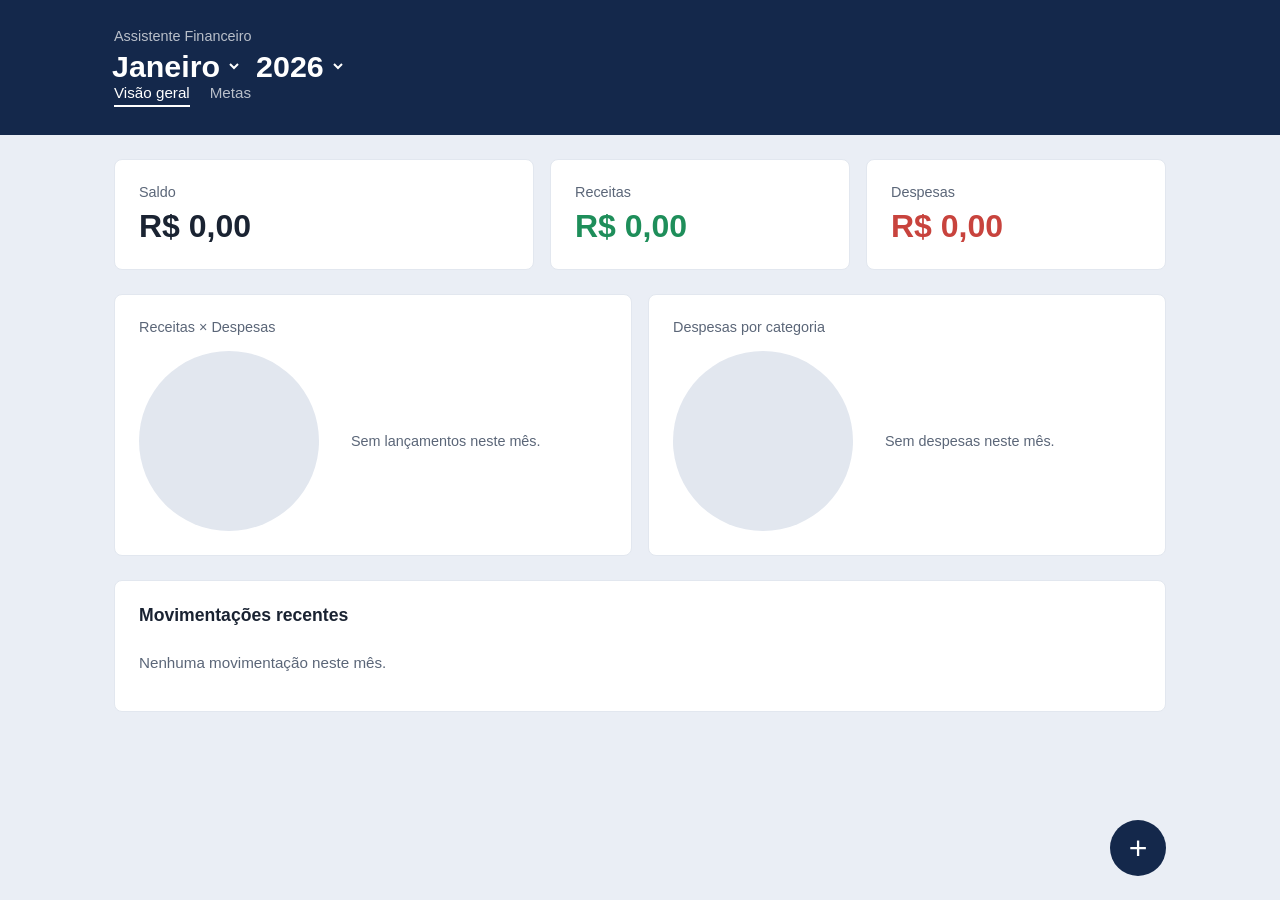
==== index.html @ 09ffc4be "Add files via upload" ====
<!DOCTYPE html>
<html lang="pt-BR">

<head>
    <meta charset="UTF-8">
    <meta name="viewport" content="width=device-width, initial-scale=1.0">
    <title>Assistente Financeiro</title>
    <link rel="stylesheet" href="css/style.css">
</head>

<body>

    <header>
        <div class="titulo">
            <h1>Assistente Financeiro</h1>

            <div class="periodo">
                <select id="seletor-mes">
                    <option value="0">Janeiro</option>
                    <option value="1">Fevereiro</option>
                    <option value="2">Março</option>
                    <option value="3">Abril</option>
                    <option value="4">Maio</option>
                    <option value="5">Junho</option>
                    <option value="6">Julho</option>
                    <option value="7">Agosto</option>
                    <option value="8">Setembro</option>
                    <option value="9">Outubro</option>
                    <option value="10">Novembro</option>
                    <option value="11">Dezembro</option>
                </select>

                <select id="seletor-ano">
                    <option value="2025">2025</option>
                    <option value="2026" selected>2026</option>
                    <option value="2027">2027</option>
                </select>
            </div>

            <nav class="menu">
                <a href="index.html" class="ativo">Visão geral</a>
                <a href="metas.html">Metas</a>
            </nav>



        </div>

    </header>




    <main>
        <section id="resumo">

            <article class="card card-saldo">
                <h2>Saldo</h2>
                <p id="valor-saldo">R$ 0,00</p>
            </article>

            <article class="card card-receitas">
                <h2>Receitas</h2>
                <p id="valor-receitas">R$ 0,00</p>
            </article>

            <article class="card card-despesas">
                <h2>Despesas</h2>
                <p id="valor-despesas">R$ 0,00</p>
            </article>

        </section>

        <section id="graficos">

            <article class="card card-grafico">
                <h2>Receitas × Despesas</h2>
                <div class="grafico-pizza" id="grafico-receitas-despesas"></div>
                <ul class="legenda" id="legenda-receitas-despesas"></ul>
            </article>

            <article class="card card-grafico">
                <h2>Despesas por categoria</h2>
                <div class="grafico-pizza" id="grafico-categorias"></div>
                <ul class="legenda" id="legenda-categorias"></ul>
            </article>

        </section>

        <section id="movimentacoes">
            <h2>Movimentações recentes</h2>
            <ul id="lista-movimentacoes"></ul>
        </section>

    </main>

    <button id="btn-adicionar" type="button">+</button>

    <div id="modal" class="modal">
        <div class="modal-conteudo">
            <h2 id="modal-titulo">Nova movimentação</h2>

            <form id="form-movimentacao">

                <label for="tipo">Tipo</label>
                <select id="tipo">
                    <option value="despesa">Despesa</option>
                    <option value="receita">Receita</option>
                </select>

                <label for="descricao">Descrição</label>
                <input type="text" id="descricao" placeholder="Ex.: Mercado">

                <label for="valor">Valor</label>
                <input type="number" id="valor" step="0.01" min="0.01">

                <label for="categoria">Categoria</label>
                <select id="categoria"></select>

                <label for="data">Data</label>
                <input type="date" id="data">

                <div id="campo-recorrencia">
                    <input type="checkbox" id="recorrente">
                    <label for="recorrente">Repetir todo mês</label>
                </div>

                <div class="botoes-form">
                    <button type="button" id="btn-cancelar">Cancelar</button>
                    <button type="submit">Salvar</button>
                </div>

            </form>
        </div>
    </div>


    <script src="js/script.js"></script>
</body>

</html>
---- css/style.css ----
:root {
  --cor-fundo: #eaeef5;
  --cor-cartao: #FFFFFF;
  --cor-principal: #14284B;
  --cor-texto: #1A2332;
  --cor-texto-suave: #5B6678;
  --cor-receita: #1E8E5A;
  --cor-despesa: #C8433D;
  --cor-borda: #E2E7EF;
}

* {
  margin: 0;
  padding: 0;
  box-sizing: border-box;
}

body {
  font-family: "Segoe UI", Roboto, Arial, sans-serif;
  background-color: var(--cor-fundo);
  color: var(--cor-texto);
}


header h1 {
  font-size: 0.9rem;
  font-weight: 500;
  color: rgba(255, 255, 255, 0.7);
}


.periodo {
  display: flex;
  gap: 4px;
  margin-top: 4px;
  margin-left: -12px;
}

.periodo select {
  font-family: inherit;
  font-size: 1.9rem;
  font-weight: 600;
  color: #FFFFFF;
  background-color: transparent;
  border: none;
  border-radius: 6px;
  padding: 0 6px;
  cursor: pointer;
  field-sizing: content;
}

.periodo select:hover {
  background-color: rgba(255, 255, 255, 0.1);
}

.periodo select option {
  font-size: 1rem;
  color: var(--cor-texto);
  background-color: #FFFFFF;
}

#resumo {
  display: grid;
  grid-template-columns: 1.4fr 1fr 1fr;
  gap: 16px;
  padding: 24px;
}

.card {
  background-color: var(--cor-cartao);
  border: 1px solid var(--cor-borda);
  border-radius: 8px;
  padding: 24px;
}

.card h2 {
  font-size: 0.9rem;
  font-weight: 500;
  color: var(--cor-texto-suave);
}

.card p {
  font-size: 2rem;
  font-weight: 600;
  font-variant-numeric: tabular-nums;
  margin-top: 8px;
}

.card-receitas p {
  color: var(--cor-receita);
}

.card-despesas p {
  color: var(--cor-despesa);
}

#graficos {
  display: grid;
  grid-template-columns: repeat(2, 1fr);
  gap: 16px;
  padding: 0 24px 24px;
}

.grafico-pizza {
  width: 180px;
  height: 180px;
  border-radius: 50%;
  background-color: var(--cor-borda);
  margin: 16px auto;
}

#movimentacoes {
  background-color: var(--cor-cartao);
  border: 1px solid var(--cor-borda);
  border-radius: 8px;
  padding: 24px;
  margin: 0 24px 90px;
}

#movimentacoes h2 {
  font-size: 1.1rem;
  margin-bottom: 12px;
}

#btn-adicionar {
  position: fixed;
  bottom: 24px;
right: max(24px, calc((100% - 1100px) / 2 + 24px));
  width: 56px;
  height: 56px;
  border: none;
  border-radius: 50%;
  background-color: var(--cor-principal);
  color: #FFFFFF;
  font-size: 2rem;
  cursor: pointer;
  transition: transform 0.2s;
}

#btn-adicionar:hover {
  transform: scale(1.1);
}


/* Modal */

.modal {
  display: none;
  position: fixed;
  inset: 0;
  background-color: rgba(20, 40, 75, 0.55);
  justify-content: center;
  align-items: center;
  padding: 20px;
  z-index: 1000;
}

.modal.ativo {
  display: flex;
}

.modal-conteudo {
  background-color: var(--cor-cartao);
  width: 100%;
  max-width: 460px;
  padding: 28px;
  border-radius: 12px;
  border: 1px solid var(--cor-borda);
  box-shadow: 0 10px 35px rgba(0, 0, 0, 0.15);
  max-height: 90vh;
  overflow-y: auto;
}

.modal-conteudo h2 {
  font-size: 1.3rem;
  margin-bottom: 24px;
  color: var(--cor-principal);
}

#form-movimentacao {
  display: flex;
  flex-direction: column;
  gap: 10px;
}

#form-movimentacao label {
  font-size: 0.9rem;
  font-weight: 600;
  color: var(--cor-texto);
}

#form-movimentacao input,
#form-movimentacao select {
  width: 100%;
  padding: 11px 12px;
  border: 1px solid var(--cor-borda);
  border-radius: 7px;
  background-color: #FFFFFF;
  color: var(--cor-texto);
  font-family: inherit;
  font-size: 0.95rem;
  outline: none;
  transition: border-color 0.2s;
}

#form-movimentacao input:focus,
#form-movimentacao select:focus {
  border-color: var(--cor-principal);
}

#campo-recorrencia {
  display: flex;
  align-items: center;
  gap: 8px;
  margin-top: 8px;
}

#campo-recorrencia input {
  width: auto;
  accent-color: var(--cor-principal);
}

#campo-recorrencia label {
  font-weight: 400;
  cursor: pointer;
}

.botoes-form {
  display: flex;
  justify-content: flex-end;
  gap: 10px;
  margin-top: 18px;
}

.botoes-form button {
  padding: 10px 20px;
  border: none;
  border-radius: 7px;
  font-size: 0.95rem;
  font-weight: 600;
  cursor: pointer;
  transition: background-color 0.2s;
}

#btn-cancelar {
  background-color: #EAEef5;
  color: var(--cor-texto);
}

#btn-cancelar:hover {
  background-color: #DCE2EC;
}

.botoes-form button[type="submit"] {
  background-color: var(--cor-principal);
  color: #FFFFFF;
}

.botoes-form button[type="submit"]:hover {
  background-color: #203D6B;
}

@media (max-width: 480px) {
  .modal-conteudo {
    padding: 22px;
  }

  .botoes-form {
    flex-direction: column-reverse;
  }

  .botoes-form button {
    width: 100%;
  }
}


#lista-movimentacoes {
    list-style: none;
}

#lista-movimentacoes li {
    display: flex;
    justify-content: space-between;
    align-items: center;
    gap: 16px;
    padding: 16px 0px;
    border-bottom: 1px solid var(--cor-borda);
}


#lista-movimentacoes li:last-child {
    border-bottom: none;
}

.info-movimentacao {
    display: flex;
    flex-direction: column;
    gap: 5px;
}

.nome-movimentacao {
    font-size: 0.95rem;
    font-weight: 600;
    color: var(--cor-texto);
}

.detalhes-movimentacao {
    font-size: 0.82rem;
    color: var(--cor-texto-suave);
}

.valor-movimentacao {
    font-size: 0.95rem;
    font-weight: 700;
    white-space: nowrap;
}

.valor-movimentacao.receita {
    color: var(--cor-receita);
}

.valor-movimentacao.despesa {
    color: var(--cor-despesa);
}

@media (max-width: 480px) {
    #lista-movimentacoes li {
        gap: 8px;
    }

    .valor-movimentacao {
        font-size: 0.85rem;
    }
}


.legenda {
    list-style: none;
    display: flex;
    flex-direction: column;
    gap: 10px;
    margin-top: 16px;
}

.legenda li {
    display: flex;
    align-items: center;
    gap: 8px;
    font-size: 0.9rem;
    color: var(--cor-texto-suave);
}

.legenda li::before {
    content: "";
    width: 10px;
    height: 10px;
    border-radius: 50%;
    flex-shrink: 0;
}

.legenda .receita::before {
    background-color: var(--cor-receita);
}

.legenda .despesa::before {
    background-color: var(--cor-despesa);
}


#legenda-categorias li::before {
    background-color: var(--cor-categoria);
}

.btn-excluir {
  font-family: inherit;
    border: none;
    background-color: transparent;
    color: var(--cor-despesa);
    font-size: 0.85rem;
    padding: 6px 10px;
    border-radius: 6px;
    cursor: pointer;
    transition: background-color 0.2s;
}

.btn-excluir:hover {
    background-color: #FBEAEA;
}

.valor-movimentacao {
    margin-left: auto;
}

.btn-editar {
  font-family: inherit;
    border: none;
    background-color: transparent;
    color: var(--cor-principal);
    font-size: 0.85rem;
    padding: 6px 10px;
    border-radius: 6px;
    cursor: pointer;
    transition: background-color 0.2s;
}

.btn-editar:hover {
    background-color: var(--cor-fundo);
}

main {
    max-width: 1100px;
    margin: 0 auto;
}



.mensagem-vazia {
    color: var(--cor-texto-suave);
    font-size: 0.95rem;
}

.legenda .mensagem-vazia::before {
    display: none;
}


.card-grafico {
    display: grid;
    grid-template-columns: auto 1fr;
    column-gap: 32px;
    align-items: center;
}

.card-grafico h2 {
    grid-column: 1 / -1;
}

.card-grafico .grafico-pizza {
    margin: 16px 0 0;
}

@media (max-width: 1100px) {
    .card-grafico {
        grid-template-columns: 1fr;
    }

    .card-grafico .grafico-pizza {
        margin: 16px auto 0;
    }
}

header {
  background-color: var(--cor-principal);
  color: #FFFFFF;
  padding: 28px max(24px, calc((100% - 1100px) / 2 + 24px));
  display: flex;
  justify-content: space-between;
  align-items: flex-start;
}


.menu {
    display: flex;
    gap: 20px;
}

.menu a {
    color: rgba(255, 255, 255, 0.7);
    text-decoration: none;
    font-size: 0.95rem;
    padding-bottom: 4px;
    border-bottom: 2px solid transparent;
    transition: color 0.2s, border-color 0.2s;
}

.menu a:hover {
    color: #FFFFFF;
}

.menu a.ativo {
    color: #FFFFFF;
    border-bottom-color: #FFFFFF;
}

.titulo-pagina {
    font-size: 1.9rem;
    font-weight: 600;
    margin-top: 4px;
}

.pagina-metas {
    padding: 24px;
}


.form-linha {
    display: flex;
    flex-wrap: wrap;
    gap: 12px;
    margin: 16px 0;
}

.form-linha select,
.form-linha input {
    padding: 11px 12px;
    border: 1px solid var(--cor-borda);
    border-radius: 7px;
    background-color: #FFFFFF;
    color: var(--cor-texto);
    font-family: inherit;
    font-size: 0.95rem;
}

.form-linha input {
    flex: 1;
    min-width: 160px;
}

.form-linha button {
    padding: 11px 20px;
    border: none;
    border-radius: 7px;
    background-color: var(--cor-principal);
    color: #FFFFFF;
    font-family: inherit;
    font-size: 0.95rem;
    font-weight: 600;
    cursor: pointer;
    transition: background-color 0.2s;
}

.form-linha button:hover {
    background-color: #203D6B;
}

#lista-limites,
#lista-metas {
    list-style: none;
}

#lista-limites li,
#lista-metas li {
    display: flex;
    flex-wrap: wrap;
    align-items: center;
    gap: 10px 16px;#
    padding: 16px 0;
    border-bottom: 1px solid var(--cor-borda);
}

#lista-limites li:last-child,
#lista-metas li:last-child {
    border-bottom: none;
}

.pagina-metas .card + .card {
    margin-top: 16px;
}


.valor-limite {
    margin-left: auto;
    font-weight: 700;
    font-variant-numeric: tabular-nums;
}


.barra {
    flex-basis: 100%;
    height: 8px;
    background-color: var(--cor-borda);
    border-radius: 4px;
    overflow: hidden;
}

.barra-preenchimento {
    height: 100%;
    background-color: var(--cor-principal);
    border-radius: 4px;
    transition: width 0.3s;
}

.barra-preenchimento.alerta {
    background-color: #E5A13A;
}

.barra-preenchimento.estourou {
    background-color: var(--cor-despesa);
}

.detalhe-limite {
    flex-basis: 100%;
    font-size: 0.85rem;
    color: var(--cor-texto-suave);
}

.form-guardar {
    flex-basis: 100%;
    margin: 0;
}


@media (max-width: 768px) {
    header {
        flex-direction: column;
        align-items: flex-start;
        gap: 12px;
    }

    #resumo {
        grid-template-columns: 1fr;
        padding: 16px;
    }

    #graficos {
        grid-template-columns: 1fr;
        padding: 0 16px 16px;
    }

    #movimentacoes {
        margin: 0 16px 90px;
    }

    #lista-movimentacoes li {
        flex-wrap: wrap;
    }
}
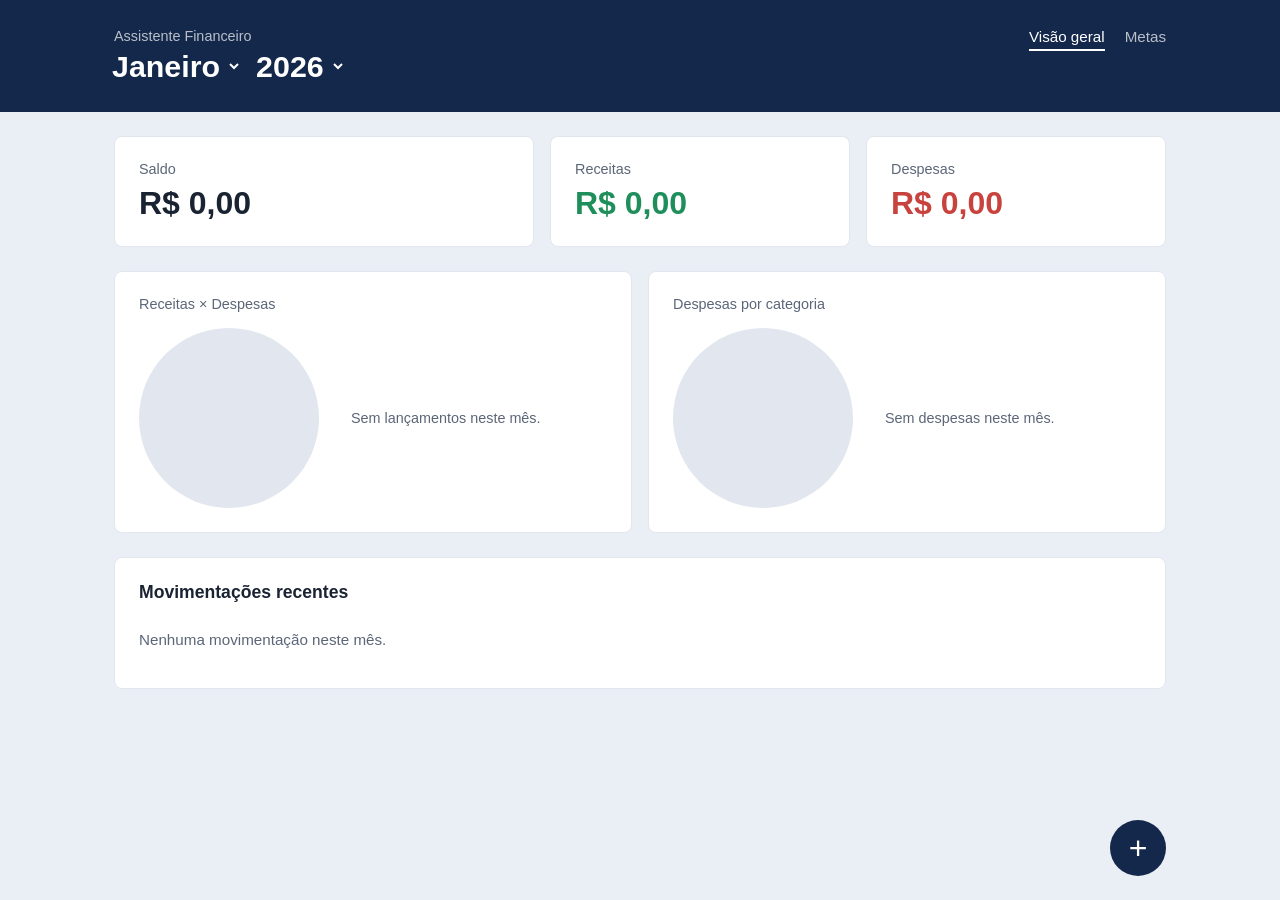
==== commit 130bc7fe: "Update index.html" ====
--- a/index.html
+++ b/index.html
@@ -37,14 +37,12 @@
                 </select>
             </div>
 
+        </div>
+
             <nav class="menu">
                 <a href="index.html" class="ativo">Visão geral</a>
                 <a href="metas.html">Metas</a>
             </nav>
-
-
-
-        </div>
 
     </header>
 
@@ -57,6 +55,7 @@
             <article class="card card-saldo">
                 <h2>Saldo</h2>
                 <p id="valor-saldo">R$ 0,00</p>
+                <span id="comparacao-saldo" class="comparacao"></span>
             </article>
 
             <article class="card card-receitas">
@@ -134,8 +133,8 @@
         </div>
     </div>
 
-
+    <script src="js/avisos.js"></script>
     <script src="js/script.js"></script>
 </body>
 
-</html>+</html>
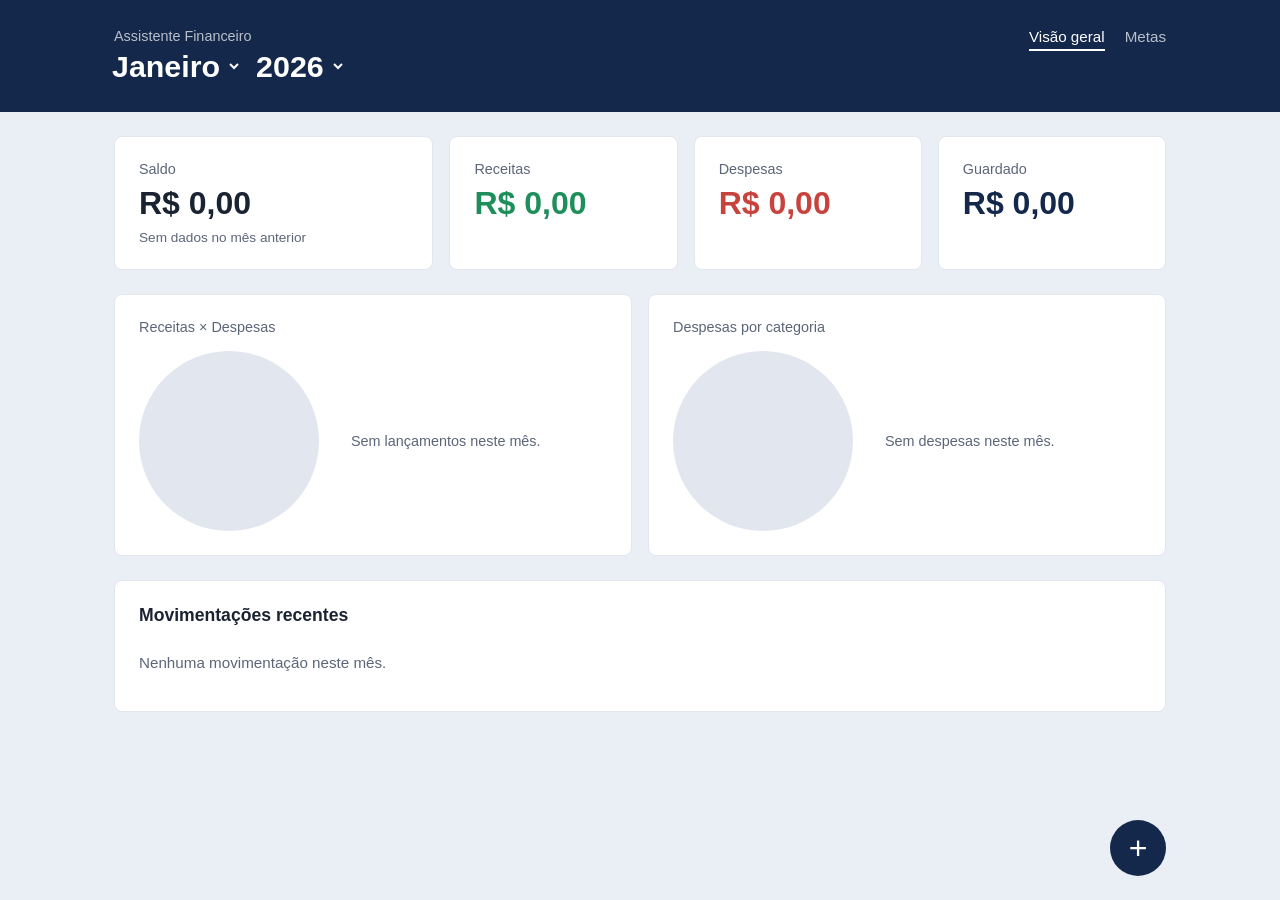
==== commit cf4b9a70: "Update index.html" ====
--- a/index.html
+++ b/index.html
@@ -66,6 +66,11 @@
             <article class="card card-despesas">
                 <h2>Despesas</h2>
                 <p id="valor-despesas">R$ 0,00</p>
+            </article>
+
+            <article class="card card-guardado">
+                <h2>Guardado</h2>
+                <p id="valor-guardado">R$ 0,00</p>
             </article>
 
         </section>
--- a/css/style.css
+++ b/css/style.css
@@ -61,7 +61,7 @@
 
 #resumo {
   display: grid;
-  grid-template-columns: 1.4fr 1fr 1fr;
+  grid-template-columns: 1.4fr 1fr 1fr 1fr;
   gap: 16px;
   padding: 24px;
 }
@@ -92,6 +92,10 @@
 
 .card-despesas p {
   color: var(--cor-despesa);
+}
+
+.card-guardado p {
+  color: var(--cor-principal);
 }
 
 #graficos {
@@ -544,7 +548,7 @@
     display: flex;
     flex-wrap: wrap;
     align-items: center;
-    gap: 10px 16px;#
+    gap: 10px 16px;
     padding: 16px 0;
     border-bottom: 1px solid var(--cor-borda);
 }
@@ -600,6 +604,75 @@
     margin: 0;
 }
 
+.aviso {
+    position: fixed;
+    top: 24px;
+    left: 50%;
+    transform: translate(-50%, -16px);
+    max-width: calc(100% - 32px);
+    padding: 12px 20px;
+    border-radius: 8px;
+    background-color: var(--cor-texto);
+    color: #FFFFFF;
+    font-size: 0.95rem;
+    opacity: 0;
+    pointer-events: none;
+    transition: opacity 0.2s, transform 0.2s;
+    z-index: 2000;
+}
+
+.aviso.visivel {
+    opacity: 1;
+    transform: translate(-50%, 0);
+}
+
+.modal-confirmacao {
+    max-width: 380px;
+}
+
+.texto-confirmacao {
+    font-size: 1rem;
+    margin-bottom: 8px;
+}
+
+.botoes-form .btn-secundario,
+.botoes-form .btn-perigo {
+    font-family: inherit;
+}
+
+.botoes-form .btn-secundario {
+    background-color: var(--cor-fundo);
+    color: var(--cor-texto);
+}
+
+.botoes-form .btn-secundario:hover {
+    background-color: #DCE2EC;
+}
+
+.botoes-form .btn-perigo {
+    background-color: var(--cor-despesa);
+    color: #FFFFFF;
+}
+
+.botoes-form .btn-perigo:hover {
+    background-color: #B03A35;
+}
+
+.comparacao {
+    display: block;
+    margin-top: 8px;
+    font-size: 0.85rem;
+    color: var(--cor-texto-suave);
+}
+
+.comparacao.positiva {
+    color: var(--cor-receita);
+}
+
+.comparacao.negativa {
+    color: var(--cor-despesa);
+}
+
 
 @media (max-width: 768px) {
     header {
@@ -625,4 +698,4 @@
     #lista-movimentacoes li {
         flex-wrap: wrap;
     }
-}+}
